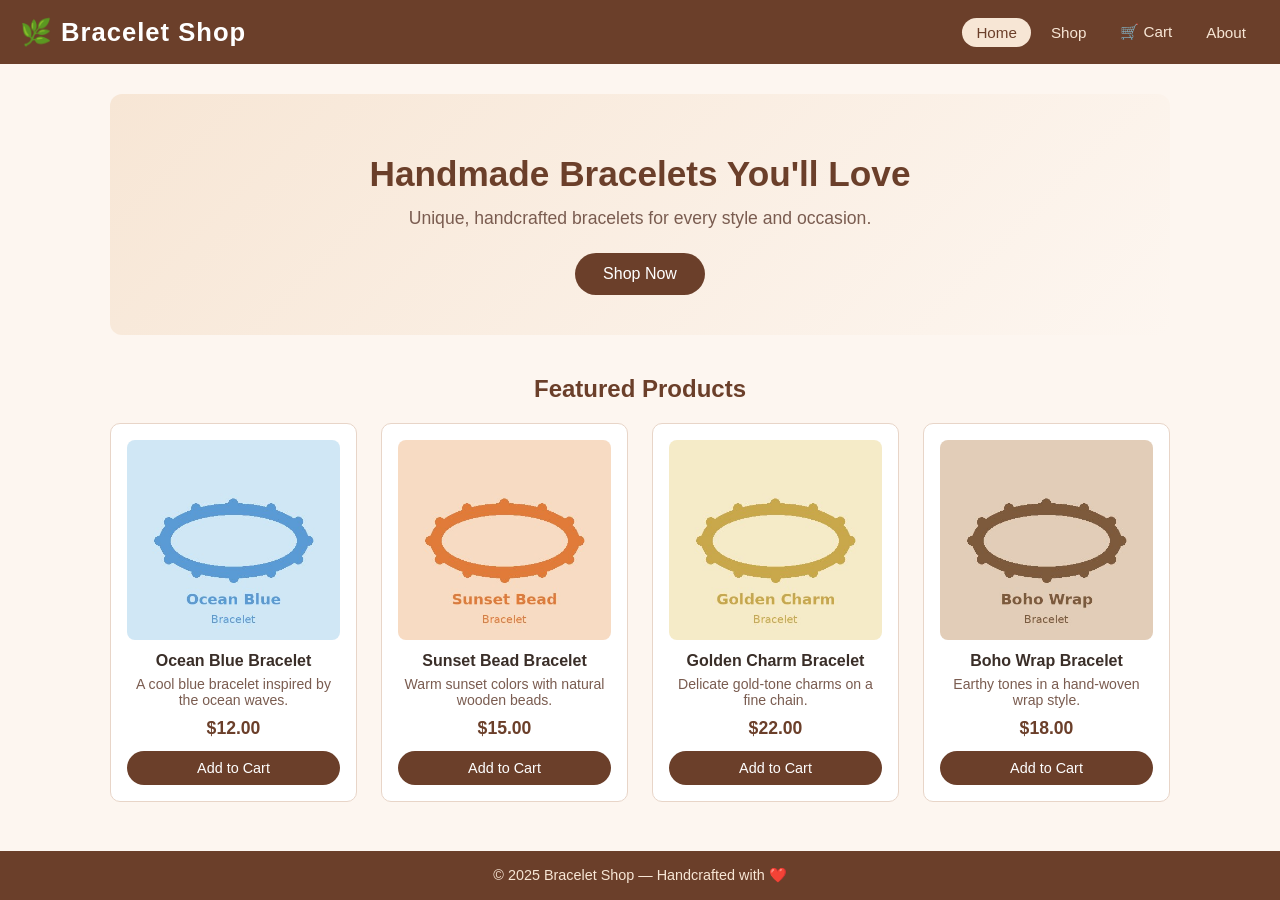
==== index.html @ 1c1e0dd6 "Build complete bracelet shop website (MVP) Co-authored-by: aspiece <1187774+aspiece@users.noreply.gi" ====
<!DOCTYPE html>
<html lang="en">
<head>
  <meta charset="UTF-8">
  <meta name="viewport" content="width=device-width, initial-scale=1.0">
  <title>Bracelet Shop</title>
  <link rel="stylesheet" href="css/styles.css">
</head>

<body>

<header>
  <h1>🌿 Bracelet Shop</h1>
  <nav>
    <a href="index.html">Home</a>
    <a href="shop.html">Shop</a>
    <a href="cart.html" class="cart-link">
      🛒 Cart
      <span id="cart-count"></span>
    </a>
    <a href="about.html">About</a>
  </nav>
</header>

<main>
  <section class="hero">
    <h2>Handmade Bracelets You'll Love</h2>
    <p>Unique, handcrafted bracelets for every style and occasion.</p>
    <a href="shop.html" class="btn">Shop Now</a>
  </section>

  <h2 class="featured-title">Featured Products</h2>
  <div id="featured-grid" class="product-grid"></div>
</main>

<footer>
  <p>© 2025 Bracelet Shop — Handcrafted with ❤️</p>
</footer>

<div id="toast"></div>

<script src="js/products.js"></script>
<script src="js/cart.js"></script>
</body>
</html>
---- css/styles.css ----
/* ===== Reset & Base ===== */
*, *::before, *::after {
  box-sizing: border-box;
  margin: 0;
  padding: 0;
}

body {
  font-family: 'Segoe UI', Arial, sans-serif;
  background: #fdf6f0;
  color: #3a2e28;
  min-height: 100vh;
  display: flex;
  flex-direction: column;
}

/* ===== Header ===== */
header {
  background: #6b3f2a;
  color: #fff;
  padding: 0 20px;
  display: flex;
  align-items: center;
  justify-content: space-between;
  flex-wrap: wrap;
  gap: 10px;
  min-height: 64px;
}

header h1 {
  font-size: 1.6rem;
  letter-spacing: 1px;
}

/* ===== Navigation ===== */
nav {
  display: flex;
  align-items: center;
  gap: 6px;
  flex-wrap: wrap;
}

nav a {
  color: #f7e6d5;
  text-decoration: none;
  padding: 6px 14px;
  border-radius: 20px;
  font-size: 0.95rem;
  transition: background 0.2s, color 0.2s;
}

nav a:hover,
nav a.active {
  background: #f7e6d5;
  color: #6b3f2a;
}

/* Cart icon badge */
.cart-link {
  position: relative;
}

#cart-count {
  display: none;
  position: absolute;
  top: -4px;
  right: -4px;
  background: #e05c2e;
  color: #fff;
  border-radius: 50%;
  font-size: 0.7rem;
  min-width: 18px;
  height: 18px;
  text-align: center;
  line-height: 18px;
  padding: 0 3px;
}

#cart-count.visible {
  display: inline-block;
}

/* ===== Main Content ===== */
main {
  flex: 1;
  padding: 30px 20px;
  max-width: 1100px;
  width: 100%;
  margin: 0 auto;
}

/* ===== Hero (Home) ===== */
.hero {
  text-align: center;
  padding: 60px 20px 40px;
  background: linear-gradient(135deg, #f7e6d5 0%, #fdf6f0 100%);
  border-radius: 12px;
  margin-bottom: 40px;
}

.hero h2 {
  font-size: 2.2rem;
  color: #6b3f2a;
  margin-bottom: 14px;
}

.hero p {
  font-size: 1.1rem;
  color: #7a5c50;
  margin-bottom: 24px;
}

.btn {
  display: inline-block;
  background: #6b3f2a;
  color: #fff;
  padding: 12px 28px;
  border-radius: 25px;
  text-decoration: none;
  font-size: 1rem;
  border: none;
  cursor: pointer;
  transition: background 0.2s, transform 0.1s;
}

.btn:hover {
  background: #4e2d1c;
  transform: translateY(-2px);
}

/* ===== Featured Section (Home) ===== */
.featured-title {
  font-size: 1.5rem;
  color: #6b3f2a;
  margin-bottom: 20px;
  text-align: center;
}

/* ===== Product Grid ===== */
.product-grid {
  display: grid;
  grid-template-columns: repeat(auto-fill, minmax(230px, 1fr));
  gap: 24px;
  padding: 0;
}

.product-card {
  background: #fff;
  border: 1px solid #e8d5c8;
  border-radius: 10px;
  padding: 16px;
  text-align: center;
  transition: box-shadow 0.2s, transform 0.2s;
  display: flex;
  flex-direction: column;
}

.product-card:hover {
  box-shadow: 0 6px 20px rgba(107, 63, 42, 0.15);
  transform: translateY(-4px);
}

.product-card img {
  width: 100%;
  height: 200px;
  object-fit: cover;
  border-radius: 8px;
  margin-bottom: 12px;
}

.product-card h3 {
  font-size: 1rem;
  margin-bottom: 6px;
  color: #3a2e28;
}

.product-card .description {
  font-size: 0.88rem;
  color: #7a5c50;
  flex: 1;
  margin-bottom: 10px;
}

.product-card .price {
  font-size: 1.1rem;
  font-weight: bold;
  color: #6b3f2a;
  margin-bottom: 12px;
}

.product-card .add-to-cart {
  background: #6b3f2a;
  color: #fff;
  border: none;
  padding: 9px 18px;
  border-radius: 20px;
  cursor: pointer;
  font-size: 0.9rem;
  transition: background 0.2s, transform 0.1s;
}

.product-card .add-to-cart:hover {
  background: #4e2d1c;
  transform: translateY(-1px);
}

.product-card .add-to-cart:active {
  transform: translateY(0);
}

/* ===== Shop Page Header ===== */
.shop-header {
  text-align: center;
  margin-bottom: 28px;
}

.shop-header h2 {
  font-size: 1.8rem;
  color: #6b3f2a;
  margin-bottom: 8px;
}

.shop-header p {
  color: #7a5c50;
}

/* ===== Search / Filter Bar ===== */
.shop-controls {
  display: flex;
  gap: 12px;
  flex-wrap: wrap;
  align-items: center;
  justify-content: center;
  margin-bottom: 28px;
}

#search-input {
  padding: 9px 16px;
  border: 1px solid #cdb8ab;
  border-radius: 20px;
  font-size: 0.95rem;
  width: 240px;
  outline: none;
  transition: border-color 0.2s;
}

#search-input:focus {
  border-color: #6b3f2a;
}

#filter-select {
  padding: 9px 16px;
  border: 1px solid #cdb8ab;
  border-radius: 20px;
  font-size: 0.95rem;
  background: #fff;
  outline: none;
  cursor: pointer;
  transition: border-color 0.2s;
}

#filter-select:focus {
  border-color: #6b3f2a;
}

/* ===== Cart Page ===== */
.cart-section h2 {
  font-size: 1.8rem;
  color: #6b3f2a;
  margin-bottom: 24px;
}

#cart-items-container {
  margin-bottom: 24px;
}

.cart-item {
  display: flex;
  align-items: center;
  gap: 16px;
  background: #fff;
  border: 1px solid #e8d5c8;
  border-radius: 10px;
  padding: 14px;
  margin-bottom: 12px;
}

.cart-item img {
  width: 80px;
  height: 80px;
  object-fit: cover;
  border-radius: 8px;
  flex-shrink: 0;
}

.cart-item-info {
  flex: 1;
}

.cart-item-info h3 {
  font-size: 1rem;
  margin-bottom: 4px;
}

.cart-item-info .item-price {
  color: #6b3f2a;
  font-weight: bold;
}

.cart-item-controls {
  display: flex;
  align-items: center;
  gap: 8px;
  margin-top: 8px;
}

.qty-btn {
  width: 28px;
  height: 28px;
  border-radius: 50%;
  border: 1px solid #cdb8ab;
  background: #fdf6f0;
  cursor: pointer;
  font-size: 1rem;
  line-height: 1;
  transition: background 0.2s;
  display: flex;
  align-items: center;
  justify-content: center;
}

.qty-btn:hover {
  background: #e8d5c8;
}

.qty-display {
  min-width: 24px;
  text-align: center;
  font-weight: bold;
}

.remove-btn {
  background: none;
  border: none;
  color: #c0392b;
  cursor: pointer;
  font-size: 0.85rem;
  padding: 4px 8px;
  border-radius: 6px;
  transition: background 0.2s;
  margin-left: auto;
}

.remove-btn:hover {
  background: #fde8e6;
}

.cart-summary {
  background: #fff;
  border: 1px solid #e8d5c8;
  border-radius: 10px;
  padding: 20px;
  max-width: 360px;
  margin-left: auto;
}

.cart-summary h3 {
  font-size: 1.2rem;
  margin-bottom: 14px;
  color: #6b3f2a;
}

.cart-summary .summary-row {
  display: flex;
  justify-content: space-between;
  margin-bottom: 8px;
  font-size: 0.95rem;
}

.cart-summary .total-row {
  display: flex;
  justify-content: space-between;
  font-size: 1.1rem;
  font-weight: bold;
  border-top: 1px solid #e8d5c8;
  padding-top: 10px;
  margin-top: 8px;
  color: #6b3f2a;
}

.checkout-btn {
  width: 100%;
  margin-top: 16px;
  padding: 12px;
  background: #6b3f2a;
  color: #fff;
  border: none;
  border-radius: 25px;
  font-size: 1rem;
  cursor: pointer;
  transition: background 0.2s;
}

.checkout-btn:hover {
  background: #4e2d1c;
}

.empty-cart {
  text-align: center;
  padding: 60px 20px;
  color: #7a5c50;
}

.empty-cart p {
  font-size: 1.1rem;
  margin-bottom: 20px;
}

/* ===== About / Contact Page ===== */
.about-section {
  max-width: 700px;
  margin: 0 auto;
}

.about-section h2 {
  font-size: 1.8rem;
  color: #6b3f2a;
  margin-bottom: 16px;
}

.about-section p {
  line-height: 1.7;
  color: #5a4a42;
  margin-bottom: 16px;
}

.about-section h3 {
  font-size: 1.2rem;
  color: #6b3f2a;
  margin: 24px 0 12px;
}

.contact-form {
  display: flex;
  flex-direction: column;
  gap: 14px;
  margin-top: 8px;
}

.contact-form label {
  font-size: 0.9rem;
  font-weight: bold;
  color: #3a2e28;
  margin-bottom: 4px;
  display: block;
}

.contact-form input,
.contact-form textarea {
  width: 100%;
  padding: 10px 14px;
  border: 1px solid #cdb8ab;
  border-radius: 8px;
  font-size: 0.95rem;
  font-family: inherit;
  outline: none;
  transition: border-color 0.2s;
}

.contact-form input:focus,
.contact-form textarea:focus {
  border-color: #6b3f2a;
}

.contact-form textarea {
  height: 120px;
  resize: vertical;
}

.contact-form button {
  align-self: flex-start;
}

/* ===== Toast Notification ===== */
#toast {
  position: fixed;
  bottom: 28px;
  right: 28px;
  background: #3a2e28;
  color: #fff;
  padding: 12px 22px;
  border-radius: 8px;
  font-size: 0.95rem;
  opacity: 0;
  pointer-events: none;
  transition: opacity 0.3s;
  z-index: 1000;
}

#toast.show {
  opacity: 1;
}

/* ===== Footer ===== */
footer {
  background: #6b3f2a;
  color: #f7e6d5;
  text-align: center;
  padding: 16px;
  font-size: 0.9rem;
  margin-top: auto;
}

/* ===== Responsive ===== */
@media (max-width: 600px) {
  header {
    flex-direction: column;
    align-items: flex-start;
    padding: 14px 16px;
  }

  .hero h2 {
    font-size: 1.6rem;
  }

  .product-grid {
    grid-template-columns: repeat(auto-fill, minmax(160px, 1fr));
    gap: 14px;
  }

  .product-card img {
    height: 150px;
  }

  .cart-item {
    flex-wrap: wrap;
  }

  .cart-summary {
    max-width: 100%;
  }
}
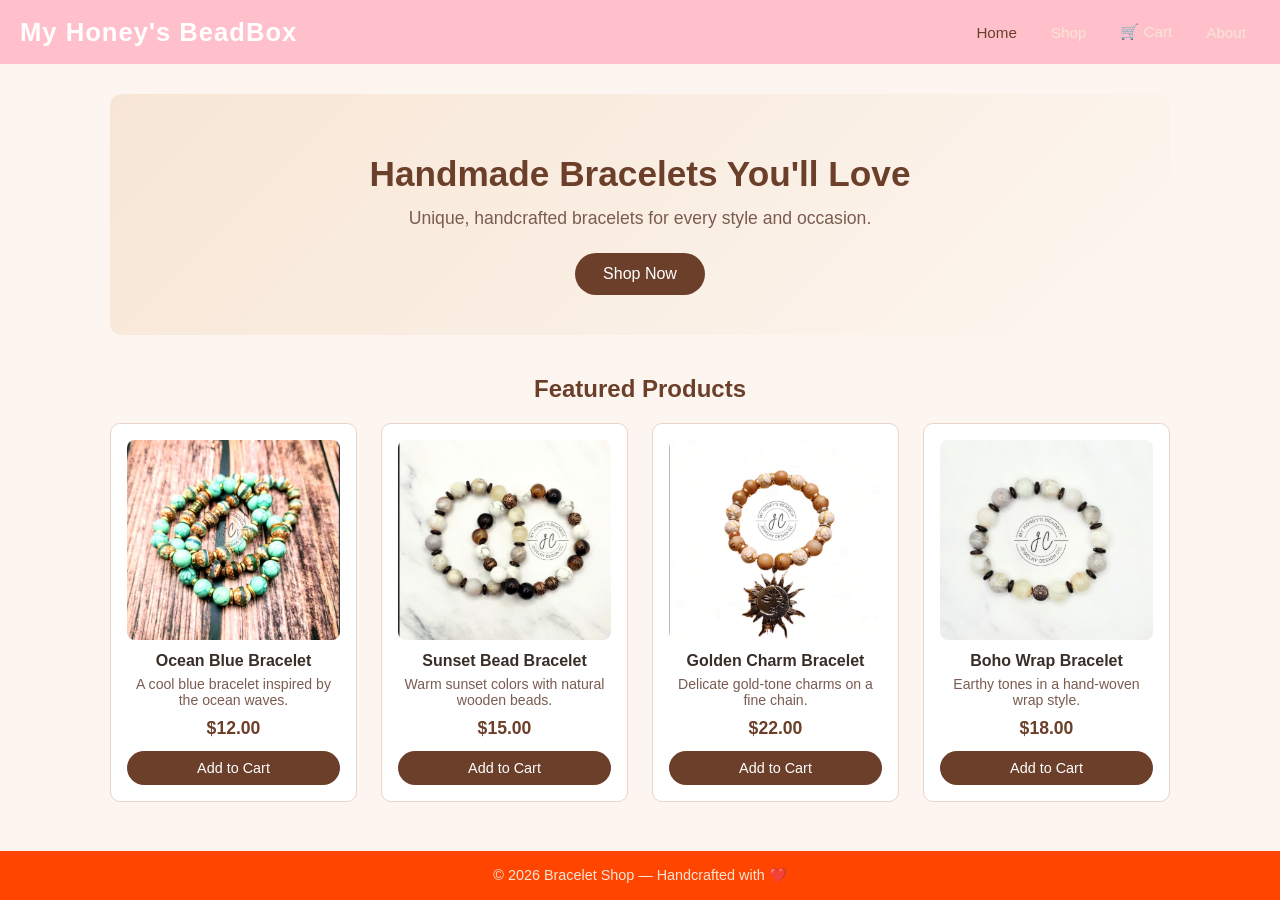
==== commit 492219bd: "🌿 Bracelet Shop" ====
--- a/index.html
+++ b/index.html
@@ -10,7 +10,7 @@
 <body>
 
 <header>
-  <h1>🌿 Bracelet Shop</h1>
+  <h1> My Honey's BeadBox</h1>
   <nav>
     <a href="index.html">Home</a>
     <a href="shop.html">Shop</a>
@@ -34,7 +34,7 @@
 </main>
 
 <footer>
-  <p>© 2025 Bracelet Shop — Handcrafted with ❤️</p>
+  <p>© 2026 Bracelet Shop — Handcrafted with ❤️</p>
 </footer>
 
 <div id="toast"></div>
--- a/css/styles.css
+++ b/css/styles.css
@@ -16,7 +16,7 @@
 
 /* ===== Header ===== */
 header {
-  background: #6b3f2a;
+  background: pink;
   color: #fff;
   padding: 0 20px;
   display: flex;
@@ -51,7 +51,7 @@
 
 nav a:hover,
 nav a.active {
-  background: #f7e6d5;
+  background: pink;
   color: #6b3f2a;
 }
 
@@ -503,7 +503,7 @@
 
 /* ===== Footer ===== */
 footer {
-  background: #6b3f2a;
+  background: orangered;
   color: #f7e6d5;
   text-align: center;
   padding: 16px;
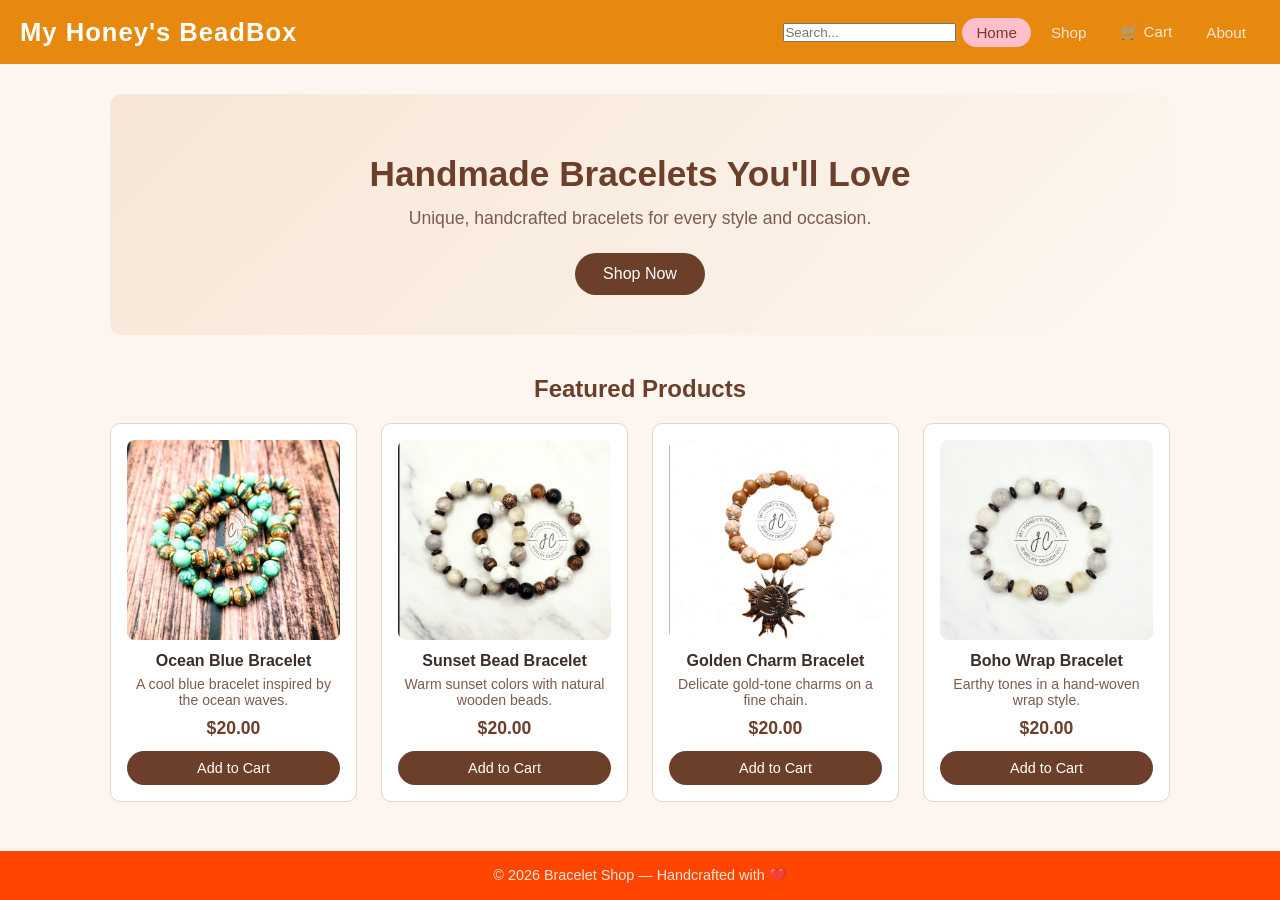
==== commit 5b347138: "<input type="text" placeholder="Search...">" ====
--- a/index.html
+++ b/index.html
@@ -12,6 +12,7 @@
 <header>
   <h1> My Honey's BeadBox</h1>
   <nav>
+    <input type="text" placeholder="Search...">
     <a href="index.html">Home</a>
     <a href="shop.html">Shop</a>
     <a href="cart.html" class="cart-link">
--- a/css/styles.css
+++ b/css/styles.css
@@ -16,7 +16,7 @@
 
 /* ===== Header ===== */
 header {
-  background: pink;
+  background: rgb(231, 137, 14);
   color: #fff;
   padding: 0 20px;
   display: flex;
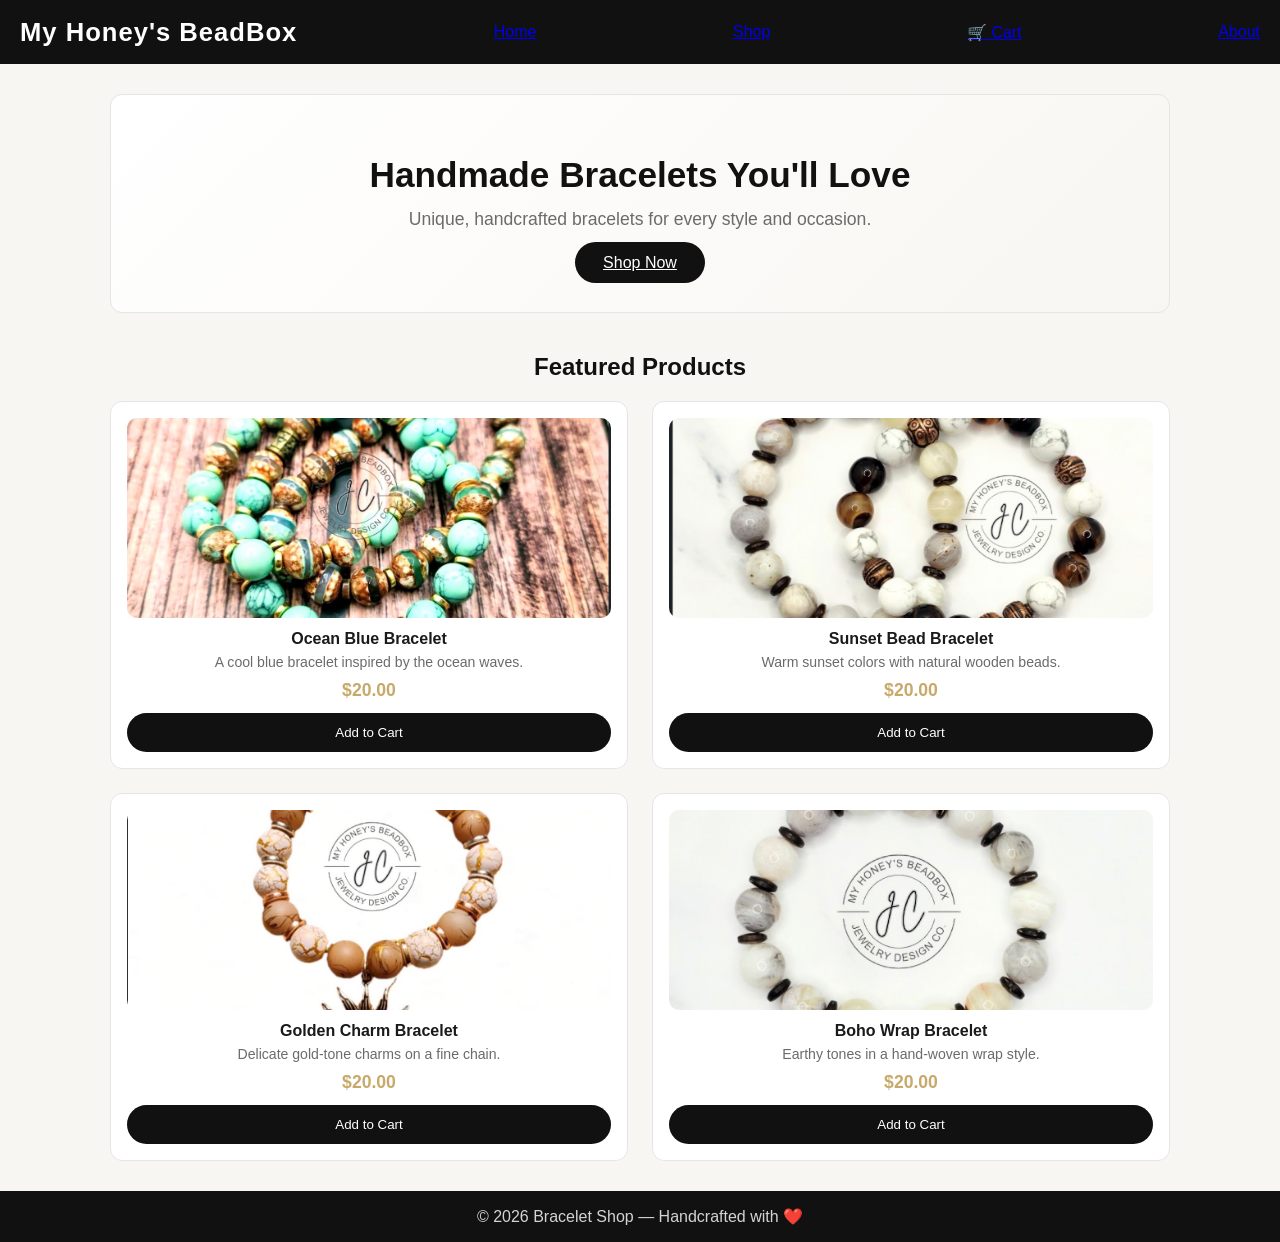
==== commit b8d8f3bd: "search bar" ====
--- a/index.html
+++ b/index.html
@@ -11,8 +11,6 @@
 
 <header>
   <h1> My Honey's BeadBox</h1>
-  <nav>
-    <input type="text" placeholder="Search...">
     <a href="index.html">Home</a>
     <a href="shop.html">Shop</a>
     <a href="cart.html" class="cart-link">
--- a/css/styles.css
+++ b/css/styles.css
@@ -5,10 +5,21 @@
   padding: 0;
 }
 
+:root {
+  --primary: #111111;     /* deep black */
+  --secondary: #f8f6f2;   /* soft cream */
+  --accent: #c8a96a;      /* gold */
+  --accent-dark: #a88d4f; /* darker gold */
+  --text: #1a1a1a;
+  --muted: #6b6b6b;
+  --card: #ffffff;
+  --border: #e5e5e5;
+}
+
 body {
   font-family: 'Segoe UI', Arial, sans-serif;
-  background: #fdf6f0;
-  color: #3a2e28;
+  background: var(--secondary);
+  color: var(--text);
   min-height: 100vh;
   display: flex;
   flex-direction: column;
@@ -16,8 +27,8 @@
 
 /* ===== Header ===== */
 header {
-  background: rgb(231, 137, 14);
-  color: #fff;
+  background: var(--primary);
+  color: white;
   padding: 0 20px;
   display: flex;
   align-items: center;
@@ -41,21 +52,21 @@
 }
 
 nav a {
-  color: #f7e6d5;
+  color: #e5e5e5;
   text-decoration: none;
   padding: 6px 14px;
   border-radius: 20px;
   font-size: 0.95rem;
-  transition: background 0.2s, color 0.2s;
+  transition: all 0.2s ease;
 }
 
 nav a:hover,
 nav a.active {
-  background: pink;
-  color: #6b3f2a;
-}
-
-/* Cart icon badge */
+  background: var(--accent);
+  color: black;
+}
+
+/* Cart badge */
 .cart-link {
   position: relative;
 }
@@ -65,22 +76,21 @@
   position: absolute;
   top: -4px;
   right: -4px;
-  background: #e05c2e;
-  color: #fff;
+  background: var(--accent);
+  color: black;
   border-radius: 50%;
   font-size: 0.7rem;
   min-width: 18px;
   height: 18px;
   text-align: center;
   line-height: 18px;
-  padding: 0 3px;
 }
 
 #cart-count.visible {
   display: inline-block;
 }
 
-/* ===== Main Content ===== */
+/* ===== Main ===== */
 main {
   flex: 1;
   padding: 30px 20px;
@@ -89,49 +99,53 @@
   margin: 0 auto;
 }
 
-/* ===== Hero (Home) ===== */
+/* ===== Hero ===== */
 .hero {
   text-align: center;
   padding: 60px 20px 40px;
-  background: linear-gradient(135deg, #f7e6d5 0%, #fdf6f0 100%);
+  background: linear-gradient(135deg, #ffffff, #f8f6f2);
   border-radius: 12px;
   margin-bottom: 40px;
+  border: 1px solid var(--border);
 }
 
 .hero h2 {
   font-size: 2.2rem;
-  color: #6b3f2a;
+  color: var(--primary);
   margin-bottom: 14px;
 }
 
 .hero p {
   font-size: 1.1rem;
-  color: #7a5c50;
+  color: var(--muted);
   margin-bottom: 24px;
 }
 
-.btn {
-  display: inline-block;
-  background: #6b3f2a;
-  color: #fff;
+/* ===== Buttons ===== */
+.btn,
+.product-card .add-to-cart,
+.checkout-btn {
+  background: var(--primary);
+  color: white;
   padding: 12px 28px;
   border-radius: 25px;
-  text-decoration: none;
-  font-size: 1rem;
   border: none;
   cursor: pointer;
-  transition: background 0.2s, transform 0.1s;
-}
-
-.btn:hover {
-  background: #4e2d1c;
+  transition: all 0.2s ease;
+}
+
+.btn:hover,
+.product-card .add-to-cart:hover,
+.checkout-btn:hover {
+  background: var(--accent);
+  color: black;
   transform: translateY(-2px);
 }
 
-/* ===== Featured Section (Home) ===== */
+/* ===== Featured Title ===== */
 .featured-title {
   font-size: 1.5rem;
-  color: #6b3f2a;
+  color: var(--primary);
   margin-bottom: 20px;
   text-align: center;
 }
@@ -139,44 +153,42 @@
 /* ===== Product Grid ===== */
 .product-grid {
   display: grid;
-  grid-template-columns: repeat(auto-fill, minmax(230px, 1fr));
+  grid-template-columns: repeat(2, 1fr);
   gap: 24px;
-  padding: 0;
 }
 
 .product-card {
-  background: #fff;
-  border: 1px solid #e8d5c8;
-  border-radius: 10px;
+  background: var(--card);
+  border: 1px solid var(--border);
+  border-radius: 12px;
   padding: 16px;
   text-align: center;
-  transition: box-shadow 0.2s, transform 0.2s;
+  transition: all 0.25s ease;
   display: flex;
   flex-direction: column;
 }
 
 .product-card:hover {
-  box-shadow: 0 6px 20px rgba(107, 63, 42, 0.15);
-  transform: translateY(-4px);
+  box-shadow: 0 10px 30px rgba(0,0,0,0.08);
+  transform: translateY(-6px);
 }
 
 .product-card img {
   width: 100%;
   height: 200px;
   object-fit: cover;
-  border-radius: 8px;
+  border-radius: 10px;
   margin-bottom: 12px;
 }
 
 .product-card h3 {
   font-size: 1rem;
   margin-bottom: 6px;
-  color: #3a2e28;
 }
 
 .product-card .description {
   font-size: 0.88rem;
-  color: #7a5c50;
+  color: var(--muted);
   flex: 1;
   margin-bottom: 10px;
 }
@@ -184,31 +196,11 @@
 .product-card .price {
   font-size: 1.1rem;
   font-weight: bold;
-  color: #6b3f2a;
+  color: var(--accent);
   margin-bottom: 12px;
 }
 
-.product-card .add-to-cart {
-  background: #6b3f2a;
-  color: #fff;
-  border: none;
-  padding: 9px 18px;
-  border-radius: 20px;
-  cursor: pointer;
-  font-size: 0.9rem;
-  transition: background 0.2s, transform 0.1s;
-}
-
-.product-card .add-to-cart:hover {
-  background: #4e2d1c;
-  transform: translateY(-1px);
-}
-
-.product-card .add-to-cart:active {
-  transform: translateY(0);
-}
-
-/* ===== Shop Page Header ===== */
+/* ===== Shop Header ===== */
 .shop-header {
   text-align: center;
   margin-bottom: 28px;
@@ -216,327 +208,94 @@
 
 .shop-header h2 {
   font-size: 1.8rem;
-  color: #6b3f2a;
   margin-bottom: 8px;
 }
 
 .shop-header p {
-  color: #7a5c50;
-}
-
-/* ===== Search / Filter Bar ===== */
+  color: var(--muted);
+}
+
+/* ===== Controls ===== */
 .shop-controls {
   display: flex;
   gap: 12px;
   flex-wrap: wrap;
-  align-items: center;
   justify-content: center;
   margin-bottom: 28px;
 }
 
-#search-input {
+#search-input,
+#filter-select {
   padding: 9px 16px;
-  border: 1px solid #cdb8ab;
+  border: 1px solid var(--border);
   border-radius: 20px;
   font-size: 0.95rem;
-  width: 240px;
+}
+
+#search-input:focus,
+#filter-select:focus {
+  border-color: var(--accent);
   outline: none;
-  transition: border-color 0.2s;
-}
-
-#search-input:focus {
-  border-color: #6b3f2a;
-}
-
-#filter-select {
-  padding: 9px 16px;
-  border: 1px solid #cdb8ab;
-  border-radius: 20px;
-  font-size: 0.95rem;
-  background: #fff;
-  outline: none;
-  cursor: pointer;
-  transition: border-color 0.2s;
-}
-
-#filter-select:focus {
-  border-color: #6b3f2a;
-}
-
-/* ===== Cart Page ===== */
-.cart-section h2 {
-  font-size: 1.8rem;
-  color: #6b3f2a;
-  margin-bottom: 24px;
-}
-
-#cart-items-container {
-  margin-bottom: 24px;
-}
-
+}
+
+/* ===== Cart ===== */
 .cart-item {
   display: flex;
-  align-items: center;
   gap: 16px;
-  background: #fff;
-  border: 1px solid #e8d5c8;
-  border-radius: 10px;
+  background: white;
+  border: 1px solid var(--border);
+  border-radius: 12px;
   padding: 14px;
   margin-bottom: 12px;
 }
 
-.cart-item img {
-  width: 80px;
-  height: 80px;
-  object-fit: cover;
-  border-radius: 8px;
-  flex-shrink: 0;
-}
-
-.cart-item-info {
-  flex: 1;
-}
-
-.cart-item-info h3 {
-  font-size: 1rem;
-  margin-bottom: 4px;
-}
-
-.cart-item-info .item-price {
-  color: #6b3f2a;
-  font-weight: bold;
-}
-
-.cart-item-controls {
-  display: flex;
-  align-items: center;
-  gap: 8px;
-  margin-top: 8px;
-}
-
-.qty-btn {
-  width: 28px;
-  height: 28px;
-  border-radius: 50%;
-  border: 1px solid #cdb8ab;
-  background: #fdf6f0;
-  cursor: pointer;
-  font-size: 1rem;
-  line-height: 1;
-  transition: background 0.2s;
-  display: flex;
-  align-items: center;
-  justify-content: center;
-}
-
 .qty-btn:hover {
-  background: #e8d5c8;
-}
-
-.qty-display {
-  min-width: 24px;
-  text-align: center;
-  font-weight: bold;
+  background: var(--accent);
+  color: black;
 }
 
 .remove-btn {
-  background: none;
-  border: none;
   color: #c0392b;
-  cursor: pointer;
-  font-size: 0.85rem;
-  padding: 4px 8px;
-  border-radius: 6px;
-  transition: background 0.2s;
+}
+
+.cart-summary {
+  background: white;
+  border: 1px solid var(--border);
+  border-radius: 12px;
+  padding: 20px;
   margin-left: auto;
 }
 
-.remove-btn:hover {
-  background: #fde8e6;
-}
-
-.cart-summary {
-  background: #fff;
-  border: 1px solid #e8d5c8;
-  border-radius: 10px;
-  padding: 20px;
-  max-width: 360px;
-  margin-left: auto;
-}
-
-.cart-summary h3 {
-  font-size: 1.2rem;
-  margin-bottom: 14px;
-  color: #6b3f2a;
-}
-
-.cart-summary .summary-row {
-  display: flex;
-  justify-content: space-between;
-  margin-bottom: 8px;
-  font-size: 0.95rem;
-}
-
 .cart-summary .total-row {
-  display: flex;
-  justify-content: space-between;
-  font-size: 1.1rem;
-  font-weight: bold;
-  border-top: 1px solid #e8d5c8;
-  padding-top: 10px;
-  margin-top: 8px;
-  color: #6b3f2a;
-}
-
-.checkout-btn {
-  width: 100%;
-  margin-top: 16px;
-  padding: 12px;
-  background: #6b3f2a;
-  color: #fff;
-  border: none;
-  border-radius: 25px;
-  font-size: 1rem;
-  cursor: pointer;
-  transition: background 0.2s;
-}
-
-.checkout-btn:hover {
-  background: #4e2d1c;
-}
-
-.empty-cart {
-  text-align: center;
-  padding: 60px 20px;
-  color: #7a5c50;
-}
-
-.empty-cart p {
-  font-size: 1.1rem;
-  margin-bottom: 20px;
-}
-
-/* ===== About / Contact Page ===== */
-.about-section {
-  max-width: 700px;
-  margin: 0 auto;
-}
-
-.about-section h2 {
-  font-size: 1.8rem;
-  color: #6b3f2a;
-  margin-bottom: 16px;
-}
-
-.about-section p {
-  line-height: 1.7;
-  color: #5a4a42;
-  margin-bottom: 16px;
-}
-
-.about-section h3 {
-  font-size: 1.2rem;
-  color: #6b3f2a;
-  margin: 24px 0 12px;
-}
-
-.contact-form {
-  display: flex;
-  flex-direction: column;
-  gap: 14px;
-  margin-top: 8px;
-}
-
-.contact-form label {
-  font-size: 0.9rem;
-  font-weight: bold;
-  color: #3a2e28;
-  margin-bottom: 4px;
-  display: block;
-}
-
-.contact-form input,
-.contact-form textarea {
-  width: 100%;
-  padding: 10px 14px;
-  border: 1px solid #cdb8ab;
-  border-radius: 8px;
-  font-size: 0.95rem;
-  font-family: inherit;
-  outline: none;
-  transition: border-color 0.2s;
-}
-
-.contact-form input:focus,
-.contact-form textarea:focus {
-  border-color: #6b3f2a;
-}
-
-.contact-form textarea {
-  height: 120px;
-  resize: vertical;
-}
-
-.contact-form button {
-  align-self: flex-start;
-}
-
-/* ===== Toast Notification ===== */
+  color: var(--accent);
+}
+
+/* ===== Footer ===== */
+footer {
+  background: var(--primary);
+  color: #d4d4d4;
+  text-align: center;
+  padding: 16px;
+  margin-top: auto;
+}
+
+/* ===== Toast ===== */
 #toast {
-  position: fixed;
-  bottom: 28px;
-  right: 28px;
-  background: #3a2e28;
-  color: #fff;
-  padding: 12px 22px;
-  border-radius: 8px;
-  font-size: 0.95rem;
-  opacity: 0;
-  pointer-events: none;
-  transition: opacity 0.3s;
-  z-index: 1000;
+  background: var(--primary);
+  color: white;
 }
 
 #toast.show {
   opacity: 1;
 }
 
-/* ===== Footer ===== */
-footer {
-  background: orangered;
-  color: #f7e6d5;
-  text-align: center;
-  padding: 16px;
-  font-size: 0.9rem;
-  margin-top: auto;
-}
-
 /* ===== Responsive ===== */
 @media (max-width: 600px) {
-  header {
-    flex-direction: column;
-    align-items: flex-start;
-    padding: 14px 16px;
-  }
-
-  .hero h2 {
-    font-size: 1.6rem;
-  }
-
   .product-grid {
     grid-template-columns: repeat(auto-fill, minmax(160px, 1fr));
-    gap: 14px;
   }
 
   .product-card img {
     height: 150px;
   }
-
-  .cart-item {
-    flex-wrap: wrap;
-  }
-
-  .cart-summary {
-    max-width: 100%;
-  }
-}
+}
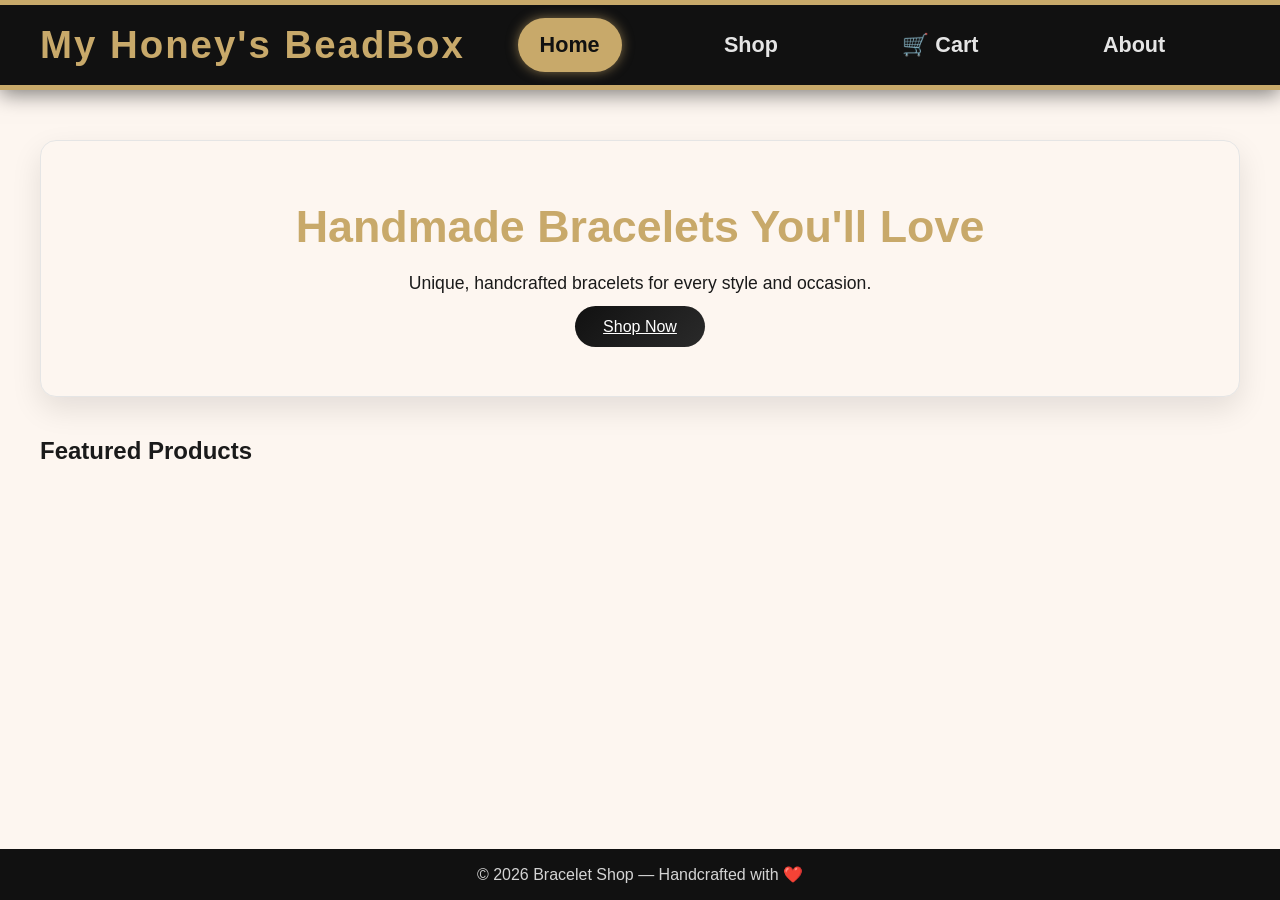
==== commit 8910eb9f: "Remove extra space in header title" ====
--- a/index.html
+++ b/index.html
@@ -10,7 +10,8 @@
 <body>
 
 <header>
-  <h1> My Honey's BeadBox</h1>
+  <h1>My Honey's BeadBox</h1>
+  <nav>
     <a href="index.html">Home</a>
     <a href="shop.html">Shop</a>
     <a href="cart.html" class="cart-link">
--- a/css/styles.css
+++ b/css/styles.css
@@ -6,16 +6,17 @@
 }
 
 :root {
-  --primary: #111111;     /* deep black */
-  --secondary: #f8f6f2;   /* soft cream */
-  --accent: #c8a96a;      /* gold */
-  --accent-dark: #a88d4f; /* darker gold */
-  --text: #1a1a1a;
-  --muted: #6b6b6b;
-  --card: #ffffff;
+  --primary: #111111;       /* deep black */
+  --secondary: #fdf6f0;     /* soft cream */
+  --accent: #c8a96a;        /* gold */
+  --accent-dark: #a88d4f;   /* darker gold */
+  --text: #1a1a1a;          /* dark text */
+  --muted: #6b6b6b;         
+  --card: #ffffff;           
   --border: #e5e5e5;
 }
 
+/* ===== Body ===== */
 body {
   font-family: 'Segoe UI', Arial, sans-serif;
   background: var(--secondary);
@@ -23,50 +24,88 @@
   min-height: 100vh;
   display: flex;
   flex-direction: column;
+  position: relative;
+  overflow-x: hidden;
+}
+
+/* ===== Rotating Background Images ===== */
+body::before {
+  content: "";
+  position: fixed;
+  top: -50%;
+  left: -50%;
+  width: 200%;
+  height: 200%;
+  background-image: url("images/image1.png"), url("images/image2.png"), url("images/image3.png");
+  background-repeat: repeat;
+  background-size: 300px;
+  opacity: 0.08;
+  animation: spinBackground 180s linear infinite; /* very slow luxurious rotation */
+  transform-origin: center;
+  will-change: transform;
+  z-index: -1;
 }
 
 /* ===== Header ===== */
 header {
+  width: 100%;
   background: var(--primary);
-  color: white;
-  padding: 0 20px;
+  color: var(--accent);
+  padding: 0 40px;
   display: flex;
   align-items: center;
   justify-content: space-between;
-  flex-wrap: wrap;
-  gap: 10px;
-  min-height: 64px;
+  min-height: 90px;
+  border-top: 5px solid var(--accent);
+  border-bottom: 5px solid var(--accent);
+  box-shadow: 0 4px 20px rgba(0, 0, 0, 0.5);
+  position: relative;
+  z-index: 1;
 }
 
 header h1 {
-  font-size: 1.6rem;
-  letter-spacing: 1px;
+  font-size: 2.4rem;
+  letter-spacing: 2px;
+  font-weight: 600;
+  color: var(--accent);
 }
 
 /* ===== Navigation ===== */
 nav {
   display: flex;
+  justify-content: space-around;
   align-items: center;
-  gap: 6px;
-  flex-wrap: wrap;
-}
-
-nav a {
+  width: 100%;
+  max-width: 750px;
+  margin-left: auto;
+  margin-right: auto;
+}
+
+nav a,
+nav .cart-link a,
+nav .about-link a {
   color: #e5e5e5;
   text-decoration: none;
-  padding: 6px 14px;
-  border-radius: 20px;
-  font-size: 0.95rem;
-  transition: all 0.2s ease;
-}
-
+  font-size: 1.35rem;
+  font-weight: 600;
+  padding: 14px 22px;
+  border-radius: 30px;
+  transition: all 0.25s ease;
+}
+
+/* ===== Unified Hover & Active Styles for All Links ===== */
 nav a:hover,
-nav a.active {
+nav a.active,
+nav .cart-link a:hover,
+nav .cart-link a.active,
+nav .about-link a:hover,
+nav .about-link a.active {
   background: var(--accent);
-  color: black;
-}
-
-/* Cart badge */
+  color: var(--primary);
+  box-shadow: 0 0 12px rgba(200,169,106,0.6);
+}
+
+/* ===== Cart Badge ===== */
 .cart-link {
   position: relative;
 }
@@ -74,12 +113,12 @@
 #cart-count {
   display: none;
   position: absolute;
-  top: -4px;
-  right: -4px;
+  top: -6px;
+  right: -6px;
   background: var(--accent);
   color: black;
   border-radius: 50%;
-  font-size: 0.7rem;
+  font-size: 0.75rem;
   min-width: 18px;
   height: 18px;
   text-align: center;
@@ -93,180 +132,129 @@
 /* ===== Main ===== */
 main {
   flex: 1;
-  padding: 30px 20px;
-  max-width: 1100px;
+  padding: 50px 40px;
   width: 100%;
+  max-width: 1400px;
   margin: 0 auto;
-}
-
-/* ===== Hero ===== */
-.hero {
+  position: relative;
+  z-index: 0;
+}
+
+/* ===== Hero / About Section ===== */
+.hero,
+.about-section {
   text-align: center;
-  padding: 60px 20px 40px;
-  background: linear-gradient(135deg, #ffffff, #f8f6f2);
-  border-radius: 12px;
+  padding: 60px 30px;
+  background: var(--secondary);
+  border-radius: 16px;
   margin-bottom: 40px;
   border: 1px solid var(--border);
-}
-
-.hero h2 {
-  font-size: 2.2rem;
-  color: var(--primary);
-  margin-bottom: 14px;
-}
-
-.hero p {
+  box-shadow: 0 12px 30px rgba(0,0,0,0.1);
+  position: relative;
+  z-index: 0;
+}
+
+.hero h2,
+.about-section h2 {
+  font-size: 2.8rem;
+  font-weight: 600;
+  color: var(--accent);
+  margin-bottom: 16px;
+}
+
+.hero p,
+.about-section p {
   font-size: 1.1rem;
-  color: var(--muted);
-  margin-bottom: 24px;
+  color: var(--text);
+  line-height: 1.8;
+  margin-bottom: 18px;
+}
+
+.about-section h3 {
+  color: var(--accent-dark);
+  margin-top: 30px;
+  margin-bottom: 12px;
 }
 
 /* ===== Buttons ===== */
 .btn,
 .product-card .add-to-cart,
 .checkout-btn {
-  background: var(--primary);
+  background: linear-gradient(135deg, #111, #2a2a2a);
   color: white;
   padding: 12px 28px;
   border-radius: 25px;
   border: none;
   cursor: pointer;
-  transition: all 0.2s ease;
+  transition: all 0.25s ease;
 }
 
 .btn:hover,
 .product-card .add-to-cart:hover,
 .checkout-btn:hover {
   background: var(--accent);
-  color: black;
+  color: var(--primary);
   transform: translateY(-2px);
-}
-
-/* ===== Featured Title ===== */
-.featured-title {
-  font-size: 1.5rem;
-  color: var(--primary);
-  margin-bottom: 20px;
-  text-align: center;
+  box-shadow: 0 0 12px rgba(200,169,106,0.6);
 }
 
 /* ===== Product Grid ===== */
 .product-grid {
   display: grid;
-  grid-template-columns: repeat(2, 1fr);
-  gap: 24px;
+  grid-template-columns: 2fr 1fr;
+  grid-template-rows: auto auto;
+  gap: 30px;
 }
 
 .product-card {
   background: var(--card);
   border: 1px solid var(--border);
-  border-radius: 12px;
-  padding: 16px;
+  border-radius: 16px;
+  padding: 22px;
   text-align: center;
-  transition: all 0.25s ease;
   display: flex;
   flex-direction: column;
+  justify-content: space-between;
+  transition: all 0.3s ease;
+  position: relative;
+  z-index: 0;
 }
 
 .product-card:hover {
-  box-shadow: 0 10px 30px rgba(0,0,0,0.08);
-  transform: translateY(-6px);
+  box-shadow: 0 12px 35px rgba(0,0,0,0.15);
+  transform: translateY(-6px) scale(1.01);
 }
 
 .product-card img {
   width: 100%;
-  height: 200px;
+  height: 260px;
   object-fit: cover;
-  border-radius: 10px;
-  margin-bottom: 12px;
+  border-radius: 14px;
+  margin-bottom: 14px;
+  transition: transform 0.3s ease;
+  display: block;
+  z-index: 1;
+}
+
+.product-card:hover img {
+  transform: scale(1.05);
 }
 
 .product-card h3 {
-  font-size: 1rem;
-  margin-bottom: 6px;
+  font-size: 1.05rem;
+  margin-bottom: 8px;
 }
 
 .product-card .description {
-  font-size: 0.88rem;
+  font-size: 0.9rem;
   color: var(--muted);
   flex: 1;
   margin-bottom: 10px;
 }
 
 .product-card .price {
-  font-size: 1.1rem;
+  font-size: 1.15rem;
   font-weight: bold;
-  color: var(--accent);
-  margin-bottom: 12px;
-}
-
-/* ===== Shop Header ===== */
-.shop-header {
-  text-align: center;
-  margin-bottom: 28px;
-}
-
-.shop-header h2 {
-  font-size: 1.8rem;
-  margin-bottom: 8px;
-}
-
-.shop-header p {
-  color: var(--muted);
-}
-
-/* ===== Controls ===== */
-.shop-controls {
-  display: flex;
-  gap: 12px;
-  flex-wrap: wrap;
-  justify-content: center;
-  margin-bottom: 28px;
-}
-
-#search-input,
-#filter-select {
-  padding: 9px 16px;
-  border: 1px solid var(--border);
-  border-radius: 20px;
-  font-size: 0.95rem;
-}
-
-#search-input:focus,
-#filter-select:focus {
-  border-color: var(--accent);
-  outline: none;
-}
-
-/* ===== Cart ===== */
-.cart-item {
-  display: flex;
-  gap: 16px;
-  background: white;
-  border: 1px solid var(--border);
-  border-radius: 12px;
-  padding: 14px;
-  margin-bottom: 12px;
-}
-
-.qty-btn:hover {
-  background: var(--accent);
-  color: black;
-}
-
-.remove-btn {
-  color: #c0392b;
-}
-
-.cart-summary {
-  background: white;
-  border: 1px solid var(--border);
-  border-radius: 12px;
-  padding: 20px;
-  margin-left: auto;
-}
-
-.cart-summary .total-row {
   color: var(--accent);
 }
 
@@ -277,12 +265,23 @@
   text-align: center;
   padding: 16px;
   margin-top: auto;
+  position: relative;
+  z-index: 1;
 }
 
 /* ===== Toast ===== */
 #toast {
   background: var(--primary);
   color: white;
+  position: fixed;
+  bottom: 20px;
+  left: 50%;
+  transform: translateX(-50%);
+  padding: 12px 24px;
+  border-radius: 10px;
+  opacity: 0;
+  transition: opacity 0.3s ease;
+  z-index: 10;
 }
 
 #toast.show {
@@ -299,3 +298,13 @@
     height: 150px;
   }
 }
+
+/* ===== Background Animation Keyframes ===== */
+@keyframes spinBackground {
+  from {
+    transform: rotate(0deg);
+  }
+  to {
+    transform: rotate(360deg);
+  }
+}
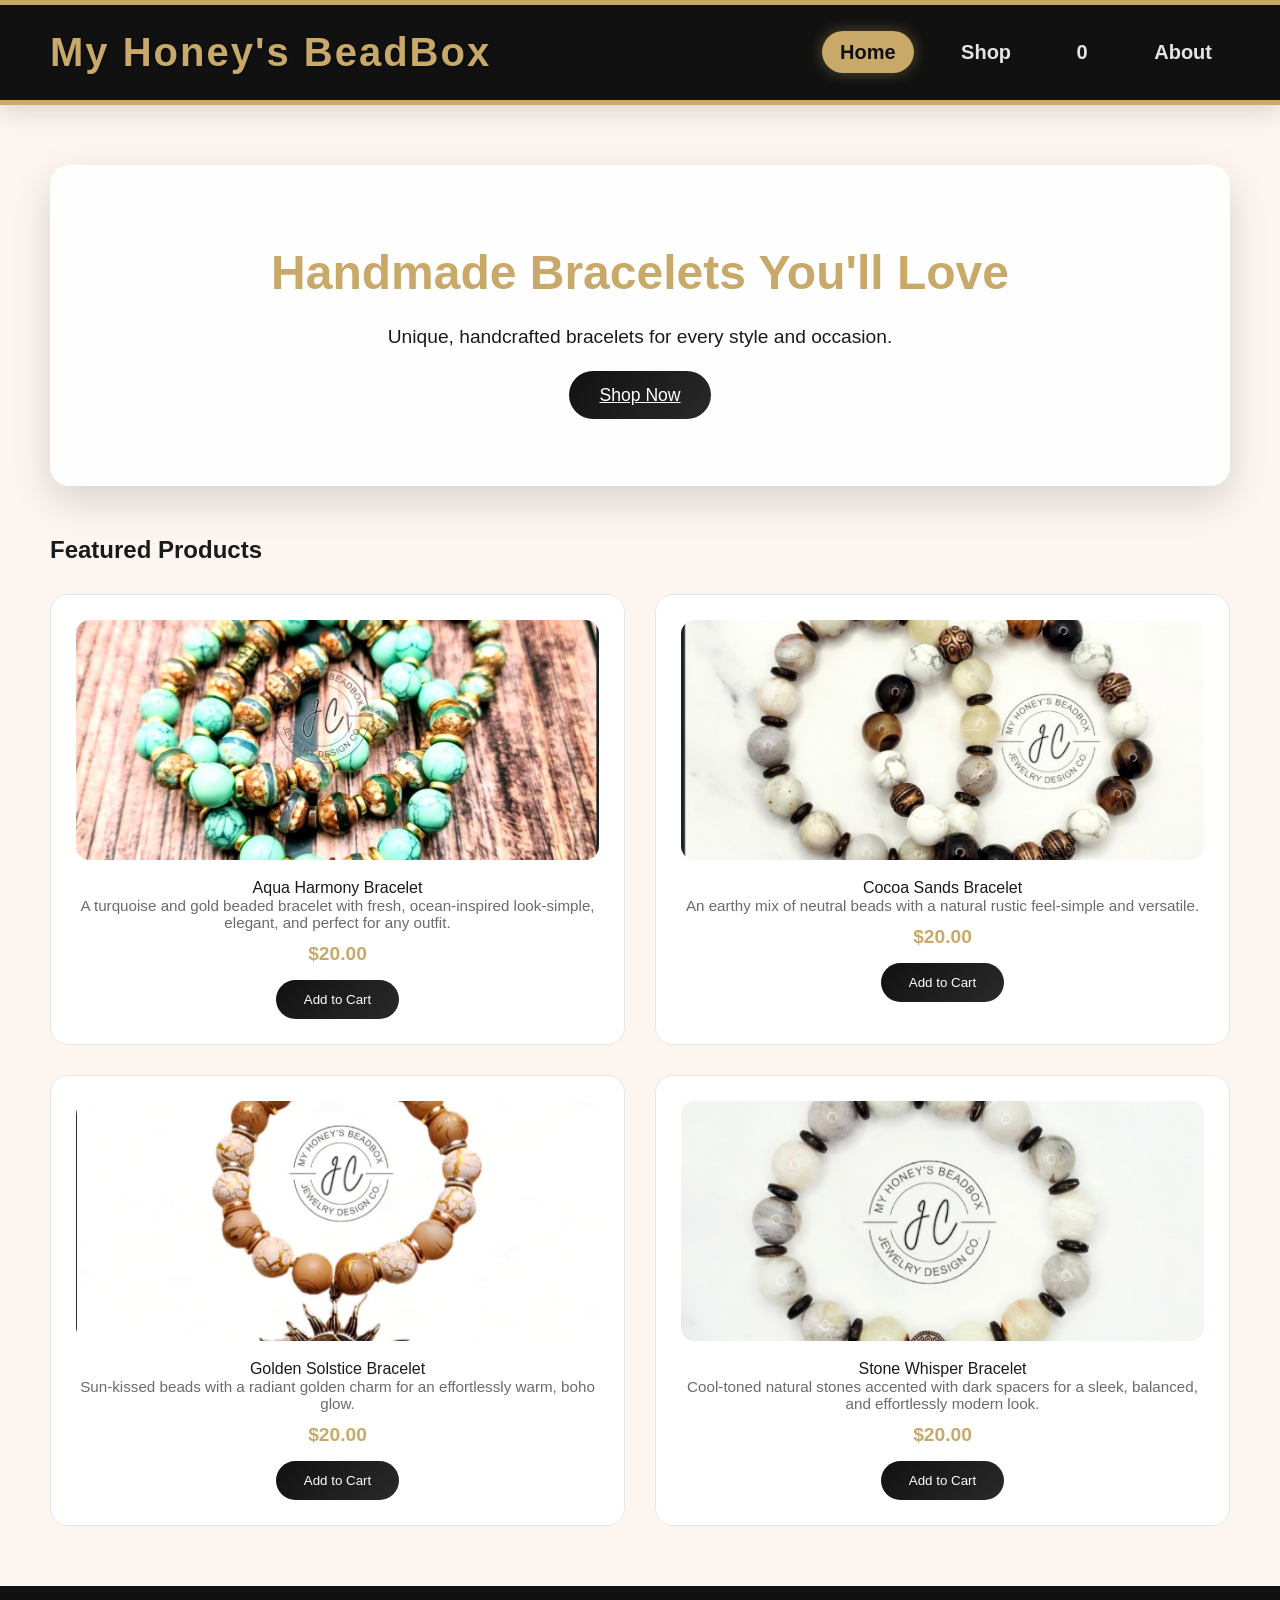
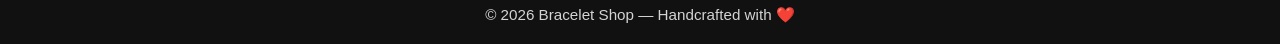
==== commit a092de0b: "Remove cart emoji from navigation link" ====
--- a/index.html
+++ b/index.html
@@ -15,7 +15,6 @@
     <a href="index.html">Home</a>
     <a href="shop.html">Shop</a>
     <a href="cart.html" class="cart-link">
-      🛒 Cart
       <span id="cart-count"></span>
     </a>
     <a href="about.html">About</a>
--- a/css/styles.css
+++ b/css/styles.css
@@ -11,9 +11,11 @@
   --accent: #c8a96a;        /* gold */
   --accent-dark: #a88d4f;   /* darker gold */
   --text: #1a1a1a;          /* dark text */
-  --muted: #6b6b6b;         
-  --card: #ffffff;           
+  --muted: #6b6b6b;
+  --card: #ffffff;
   --border: #e5e5e5;
+  --shadow: rgba(0,0,0,0.15);
+  --hover-shadow: rgba(200,169,106,0.4);
 }
 
 /* ===== Body ===== */
@@ -28,7 +30,7 @@
   overflow-x: hidden;
 }
 
-/* ===== Rotating Background Images ===== */
+/* ===== Luxury Spinning Background ===== */
 body::before {
   content: "";
   position: fixed;
@@ -36,14 +38,19 @@
   left: -50%;
   width: 200%;
   height: 200%;
-  background-image: url("images/image1.png"), url("images/image2.png"), url("images/image3.png");
+  background-image: url("images/image.png"), url("images/image1.jpeg"), url("images/image2.jpeg");
   background-repeat: repeat;
   background-size: 300px;
-  opacity: 0.08;
-  animation: spinBackground 180s linear infinite; /* very slow luxurious rotation */
+  opacity: 0.06;
+  animation: spinBackground 180s linear infinite; /* very slow rotation */
   transform-origin: center;
   will-change: transform;
   z-index: -1;
+}
+
+@keyframes spinBackground {
+  from { transform: rotate(0deg); }
+  to { transform: rotate(360deg); }
 }
 
 /* ===== Header ===== */
@@ -51,211 +58,165 @@
   width: 100%;
   background: var(--primary);
   color: var(--accent);
-  padding: 0 40px;
+  padding: 25px 50px;
   display: flex;
+  justify-content: space-between;
   align-items: center;
-  justify-content: space-between;
-  min-height: 90px;
   border-top: 5px solid var(--accent);
   border-bottom: 5px solid var(--accent);
-  box-shadow: 0 4px 20px rgba(0, 0, 0, 0.5);
+  box-shadow: 0 6px 25px var(--shadow);
   position: relative;
-  z-index: 1;
+  z-index: 2;
 }
 
 header h1 {
-  font-size: 2.4rem;
+  font-size: 2.5rem;
   letter-spacing: 2px;
-  font-weight: 600;
-  color: var(--accent);
+  font-weight: 700;
+  color: var(--accent);
+  text-shadow: 1px 1px 3px rgba(0,0,0,0.4);
 }
 
 /* ===== Navigation ===== */
-nav {
-  display: flex;
-  justify-content: space-around;
-  align-items: center;
-  width: 100%;
-  max-width: 750px;
-  margin-left: auto;
-  margin-right: auto;
-}
-
-nav a,
-nav .cart-link a,
-nav .about-link a {
+nav a {
   color: #e5e5e5;
   text-decoration: none;
-  font-size: 1.35rem;
+  margin-left: 25px;
   font-weight: 600;
-  padding: 14px 22px;
-  border-radius: 30px;
-  transition: all 0.25s ease;
-}
-
-/* ===== Unified Hover & Active Styles for All Links ===== */
-nav a:hover,
+  font-size: 1.25rem;
+  padding: 10px 18px;
+  border-radius: 25px;
+  transition: all 0.3s ease;
+}
+
+/* Active & Hover Links */
 nav a.active,
-nav .cart-link a:hover,
-nav .cart-link a.active,
-nav .about-link a:hover,
-nav .about-link a.active {
+nav a:hover {
   background: var(--accent);
   color: var(--primary);
-  box-shadow: 0 0 12px rgba(200,169,106,0.6);
-}
-
-/* ===== Cart Badge ===== */
-.cart-link {
-  position: relative;
-}
-
-#cart-count {
-  display: none;
-  position: absolute;
-  top: -6px;
-  right: -6px;
-  background: var(--accent);
-  color: black;
-  border-radius: 50%;
-  font-size: 0.75rem;
-  min-width: 18px;
-  height: 18px;
-  text-align: center;
-  line-height: 18px;
-}
-
-#cart-count.visible {
-  display: inline-block;
+  box-shadow: 0 0 15px var(--hover-shadow);
+  transform: translateY(-2px);
 }
 
 /* ===== Main ===== */
 main {
   flex: 1;
-  padding: 50px 40px;
-  width: 100%;
+  padding: 60px 50px;
   max-width: 1400px;
   margin: 0 auto;
-  position: relative;
-  z-index: 0;
-}
-
-/* ===== Hero / About Section ===== */
-.hero,
-.about-section {
+}
+
+/* ===== Hero Section ===== */
+.hero {
   text-align: center;
-  padding: 60px 30px;
-  background: var(--secondary);
-  border-radius: 16px;
-  margin-bottom: 40px;
-  border: 1px solid var(--border);
-  box-shadow: 0 12px 30px rgba(0,0,0,0.1);
-  position: relative;
-  z-index: 0;
-}
-
-.hero h2,
-.about-section h2 {
-  font-size: 2.8rem;
-  font-weight: 600;
-  color: var(--accent);
-  margin-bottom: 16px;
-}
-
-.hero p,
-.about-section p {
-  font-size: 1.1rem;
+  padding: 80px 40px;
+  background: rgba(255,255,255,0.9);
+  border-radius: 20px;
+  box-shadow: 0 15px 40px var(--shadow);
+  margin-bottom: 50px;
+}
+
+.hero h2 {
+  font-size: 3rem;
+  font-weight: 700;
+  color: var(--accent);
+  margin-bottom: 20px;
+}
+
+.hero p {
+  font-size: 1.2rem;
   color: var(--text);
   line-height: 1.8;
-  margin-bottom: 18px;
-}
-
-.about-section h3 {
+  margin-bottom: 30px;
+}
+
+.hero .btn {
+  background: linear-gradient(135deg, #111, #2a2a2a);
+  color: white;
+  font-size: 1.1rem;
+  padding: 14px 30px;
+  border-radius: 30px;
+  transition: all 0.3s ease;
+}
+
+.hero .btn:hover {
+  background: var(--accent);
+  color: var(--primary);
+  box-shadow: 0 0 15px var(--hover-shadow);
+  transform: translateY(-3px);
+}
+
+/* ===== Featured Products Grid ===== */
+#featured-grid {
+  display: grid;
+  grid-template-columns: repeat(2, 1fr);
+  gap: 30px;
+  margin-top: 30px;
+}
+
+.product-card {
+  background: var(--card);
+  border: 1px solid var(--border);
+  border-radius: 18px;
+  padding: 25px;
+  text-align: center;
+  transition: transform 0.3s ease, box-shadow 0.3s ease;
+  position: relative;
+  z-index: 1;
+}
+
+.product-card:hover {
+  transform: translateY(-6px) scale(1.02);
+  box-shadow: 0 15px 40px var(--shadow);
+}
+
+.product-card img {
+  width: 100%;
+  height: 240px;
+  object-fit: cover;
+  border-radius: 14px;
+  margin-bottom: 15px;
+  transition: transform 0.3s ease;
+}
+
+.product-card:hover img {
+  transform: scale(1.05);
+}
+
+.product-card h3 {
+  font-size: 1.15rem;
   color: var(--accent-dark);
-  margin-top: 30px;
+  margin-bottom: 10px;
+}
+
+.product-card .description {
+  font-size: 0.95rem;
+  color: var(--muted);
   margin-bottom: 12px;
 }
 
-/* ===== Buttons ===== */
-.btn,
-.product-card .add-to-cart,
-.checkout-btn {
+.product-card .price {
+  font-size: 1.2rem;
+  font-weight: 700;
+  color: var(--accent);
+  margin-bottom: 15px;
+}
+
+.product-card .add-to-cart {
   background: linear-gradient(135deg, #111, #2a2a2a);
   color: white;
   padding: 12px 28px;
   border-radius: 25px;
   border: none;
   cursor: pointer;
-  transition: all 0.25s ease;
-}
-
-.btn:hover,
-.product-card .add-to-cart:hover,
-.checkout-btn:hover {
+  transition: all 0.3s ease;
+}
+
+.product-card .add-to-cart:hover {
   background: var(--accent);
   color: var(--primary);
   transform: translateY(-2px);
-  box-shadow: 0 0 12px rgba(200,169,106,0.6);
-}
-
-/* ===== Product Grid ===== */
-.product-grid {
-  display: grid;
-  grid-template-columns: 2fr 1fr;
-  grid-template-rows: auto auto;
-  gap: 30px;
-}
-
-.product-card {
-  background: var(--card);
-  border: 1px solid var(--border);
-  border-radius: 16px;
-  padding: 22px;
-  text-align: center;
-  display: flex;
-  flex-direction: column;
-  justify-content: space-between;
-  transition: all 0.3s ease;
-  position: relative;
-  z-index: 0;
-}
-
-.product-card:hover {
-  box-shadow: 0 12px 35px rgba(0,0,0,0.15);
-  transform: translateY(-6px) scale(1.01);
-}
-
-.product-card img {
-  width: 100%;
-  height: 260px;
-  object-fit: cover;
-  border-radius: 14px;
-  margin-bottom: 14px;
-  transition: transform 0.3s ease;
-  display: block;
-  z-index: 1;
-}
-
-.product-card:hover img {
-  transform: scale(1.05);
-}
-
-.product-card h3 {
-  font-size: 1.05rem;
-  margin-bottom: 8px;
-}
-
-.product-card .description {
-  font-size: 0.9rem;
-  color: var(--muted);
-  flex: 1;
-  margin-bottom: 10px;
-}
-
-.product-card .price {
-  font-size: 1.15rem;
-  font-weight: bold;
-  color: var(--accent);
+  box-shadow: 0 0 12px var(--hover-shadow);
 }
 
 /* ===== Footer ===== */
@@ -263,10 +224,9 @@
   background: var(--primary);
   color: #d4d4d4;
   text-align: center;
-  padding: 16px;
+  padding: 20px;
   margin-top: auto;
-  position: relative;
-  z-index: 1;
+  font-size: 0.95rem;
 }
 
 /* ===== Toast ===== */
@@ -278,7 +238,7 @@
   left: 50%;
   transform: translateX(-50%);
   padding: 12px 24px;
-  border-radius: 10px;
+  border-radius: 12px;
   opacity: 0;
   transition: opacity 0.3s ease;
   z-index: 10;
@@ -289,22 +249,9 @@
 }
 
 /* ===== Responsive ===== */
-@media (max-width: 600px) {
-  .product-grid {
-    grid-template-columns: repeat(auto-fill, minmax(160px, 1fr));
-  }
-
-  .product-card img {
-    height: 150px;
-  }
-}
-
-/* ===== Background Animation Keyframes ===== */
-@keyframes spinBackground {
-  from {
-    transform: rotate(0deg);
-  }
-  to {
-    transform: rotate(360deg);
-  }
-}
+@media (max-width: 900px) {
+  #featured-grid { grid-template-columns: 1fr; }
+  .hero { padding: 50px 30px; }
+  header { flex-direction: column; align-items: flex-start; }
+  nav a { margin-left: 0; margin-top: 12px; display: block; }
+}
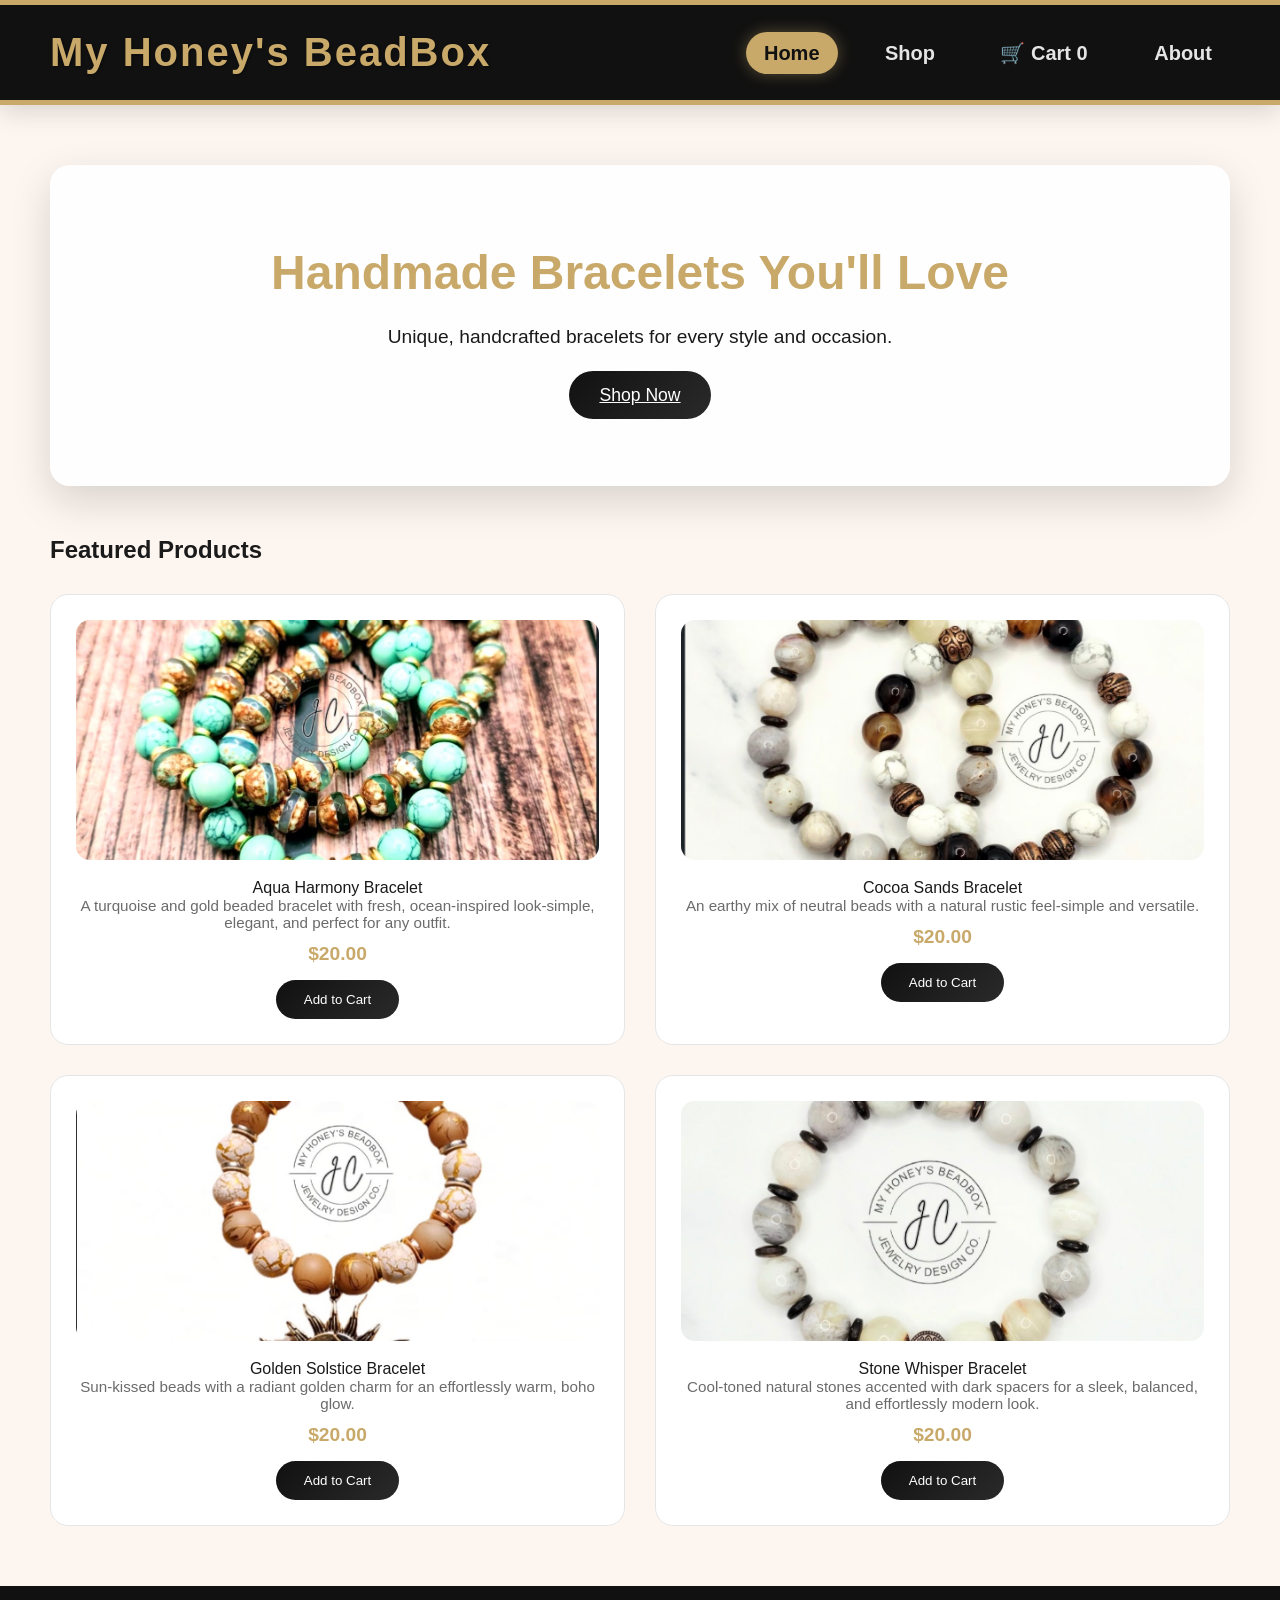
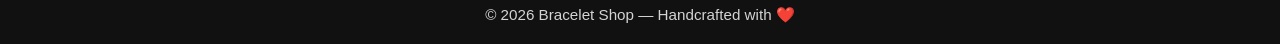
==== commit fc5b1527: "Update index.html" ====
--- a/index.html
+++ b/index.html
@@ -15,8 +15,8 @@
     <a href="index.html">Home</a>
     <a href="shop.html">Shop</a>
     <a href="cart.html" class="cart-link">
-      <span id="cart-count"></span>
-    </a>
+  🛒 Cart <span id="cart-count">0</span>
+</a>
     <a href="about.html">About</a>
   </nav>
 </header>
--- a/css/styles.css
+++ b/css/styles.css
@@ -38,15 +38,26 @@
   left: -50%;
   width: 200%;
   height: 200%;
-  background-image: url("images/image.png"), url("images/image1.jpeg"), url("images/image2.jpeg");
+  background-image: url("image.png");
   background-repeat: repeat;
   background-size: 300px;
   opacity: 0.06;
-  animation: spinBackground 180s linear infinite; /* very slow rotation */
+  animation: spinBackground 180s linear infinite;
   transform-origin: center;
-  will-change: transform;
   z-index: -1;
 }
+
+@keyframes spinBackground {
+  from { transform: rotate(0deg); }
+  to { transform: rotate(360deg); }
+}
+
+
+@keyframes spinBackground {
+  from { transform: rotate(0deg); }
+  to { transform: rotate(360deg); }
+}
+
 
 @keyframes spinBackground {
   from { transform: rotate(0deg); }
